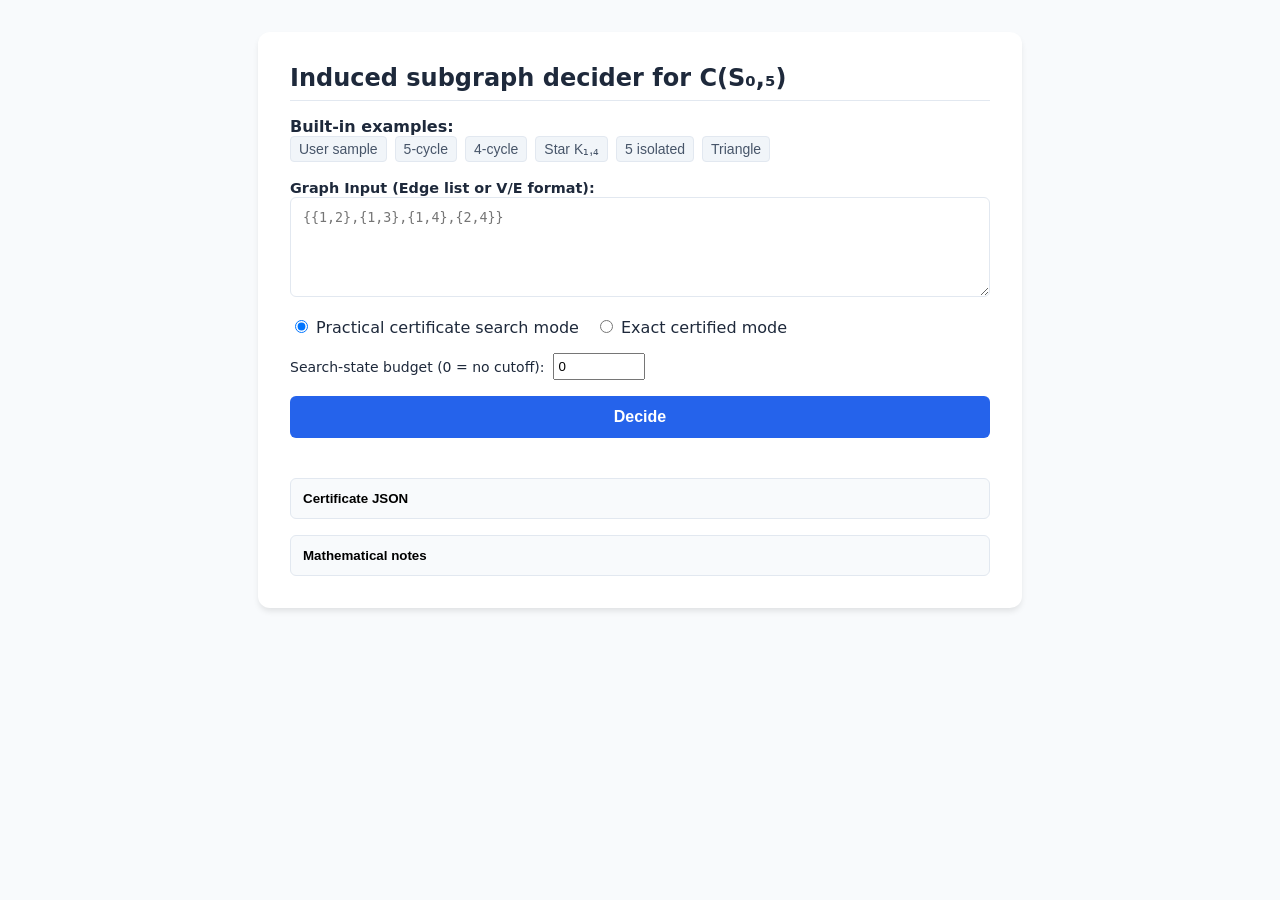
==== index.html @ bcb58db1 "add index.html as a copy of gemini-agy2.html for github pages publishing" ====
<!DOCTYPE html>
<html lang="en">
<head>
    <meta charset="UTF-8">
    <meta name="viewport" content="width=device-width, initial-scale=1.0">
    <title>Induced subgraph decider for C(S₀,₅)</title>
    <style>
        :root {
            --bg: #f8fafc;
            --surface: #ffffff;
            --text: #1e293b;
            --primary: #2563eb;
            --primary-hover: #1d4ed8;
            --border: #e2e8f0;
        }
        body { font-family: system-ui, -apple-system, sans-serif; background: var(--bg); color: var(--text); padding: 2rem 1rem; display: flex; justify-content: center; margin: 0; }
        .container { background: var(--surface); padding: 2rem; border-radius: 12px; box-shadow: 0 4px 6px -1px rgba(0,0,0,0.1); max-width: 700px; width: 100%; }
        h1 { margin-top: 0; font-size: 1.5rem; border-bottom: 1px solid var(--border); padding-bottom: 0.5rem; }
        .examples { display: flex; gap: 0.5rem; flex-wrap: wrap; margin-bottom: 1rem; }
        .examples button { background: #f1f5f9; color: #475569; border: 1px solid var(--border); padding: 0.25rem 0.5rem; border-radius: 4px; cursor: pointer; font-size: 0.875rem; }
        .examples button:hover { background: #e2e8f0; }
        textarea { width: 100%; height: 100px; padding: 0.75rem; border: 1px solid var(--border); border-radius: 6px; font-family: monospace; box-sizing: border-box; margin-bottom: 1rem; }
        .controls { display: flex; flex-direction: column; gap: 1rem; margin-bottom: 1.5rem; }
        .mode-toggle { display: flex; gap: 1rem; align-items: center; }
        .btn-main { background: var(--primary); color: white; border: none; padding: 0.75rem 1.5rem; border-radius: 6px; cursor: pointer; font-weight: 600; font-size: 1rem; width: 100%; }
        .btn-main:hover { background: var(--primary-hover); }
        
        .result-panel { margin-top: 1rem; padding: 1rem; border-radius: 6px; display: none; }
        .result-panel.YES { background: #ecfdf5; border: 1px solid #a7f3d0; color: #065f46; }
        .result-panel.NO { background: #fef2f2; border: 1px solid #fecaca; color: #991b1b; }
        .result-panel.INCONCLUSIVE { background: #fffbeb; border: 1px solid #fde68a; color: #92400e; }
        
        .collapsible { cursor: pointer; padding: 0.75rem; background: #f8fafc; border: 1px solid var(--border); text-align: left; width: 100%; font-weight: 600; border-radius: 6px; margin-top: 1rem; }
        .collapsible:hover { background: #f1f5f9; }
        .content { padding: 1rem; display: none; border: 1px solid var(--border); border-top: none; border-radius: 0 0 6px 6px; font-size: 0.9rem; }
        pre { margin: 0; white-space: pre-wrap; word-wrap: break-word; }
        .error { color: #dc2626; font-size: 0.875rem; margin-top: 0.5rem; display: none; }
    </style>
</head>
<body>
<div class="container">
    <h1>Induced subgraph decider for C(S₀,₅)</h1>
    
    <div>
        <strong>Built-in examples:</strong>
        <div class="examples">
            <button onclick="loadExample(1)">User sample</button>
            <button onclick="loadExample(2)">5-cycle</button>
            <button onclick="loadExample(3)">4-cycle</button>
            <button onclick="loadExample(4)">Star K₁,₄</button>
            <button onclick="loadExample(5)">5 isolated</button>
            <button onclick="loadExample(6)">Triangle</button>
        </div>
    </div>

    <label for="graphInput" style="font-weight: 600; font-size: 0.9rem;">Graph Input (Edge list or V/E format):</label>
    <textarea id="graphInput" placeholder="{{1,2},{1,3},{1,4},{2,4}}"></textarea>
    <div id="parseError" class="error"></div>

    <div class="controls">
        <div class="mode-toggle">
            <label><input type="radio" name="mode" value="practical" checked> Practical certificate search mode</label>
            <label><input type="radio" name="mode" value="exact"> Exact certified mode</label>
        </div>
        <div style="font-size: 0.875rem; display: flex; align-items: center; gap: 0.5rem;">
            <label for="budget">Search-state budget (0 = no cutoff):</label>
            <input type="number" id="budget" value="0" min="0" style="width: 80px; padding: 0.25rem;">
        </div>
        <button class="btn-main" onclick="runDecider()">Decide</button>
    </div>

    <div id="resultPanel" class="result-panel">
        <h3 id="resultStatus" style="margin-top: 0;"></h3>
        <p id="resultReason"></p>
    </div>

    <button class="collapsible">Certificate JSON</button>
    <div class="content">
        <pre id="certJson">No certificate generated yet.</pre>
    </div>

    <button class="collapsible">Mathematical notes</button>
    <div class="content">
        <p>The curve graph C(S₀,₅) has vertices corresponding to isotopy classes of essential nonperipheral simple closed curves, and edges for disjointness.</p>
        <p>This tool uses fast obstructions (triangle, 4-cycle, and Petersen homomorphism checks) to rigorously prove NO.</p>
        <p>It uses a bounded certificate search to find YES certificates for induced subgraphs of the Petersen graph or forests (which embed in the Farey graph).</p>
        <p>If the graph passes obstructions but fails the bounded search, it returns INCONCLUSIVE in Practical Mode. The Exact Mode using Aougab-Biringer-Gaster exhaustive bound is currently marked unavailable.</p>
    </div>
</div>

<script>
// --- UI Interactivity ---
document.querySelectorAll('.collapsible').forEach(btn => {
    btn.addEventListener('click', function() {
        this.classList.toggle('active');
        let content = this.nextElementSibling;
        content.style.display = content.style.display === "block" ? "none" : "block";
    });
});

const examples = {
    1: "{{1,2},{1,3},{1,4},{2,4}}",
    2: "{{1,2},{2,3},{3,4},{4,5},{5,1}}",
    3: "{{1,2},{2,3},{3,4},{4,1}}",
    4: "V={0,1,2,3,4}; E={{0,1},{0,2},{0,3},{0,4}}",
    5: "V={a,b,c,d,e}; E={}",
    6: "{{a,b},{b,c},{a,c}}"
};

function loadExample(id) {
    document.getElementById('graphInput').value = examples[id];
    document.getElementById('resultPanel').style.display = 'none';
    document.getElementById('parseError').style.display = 'none';
    document.getElementById('certJson').textContent = 'No certificate generated yet.';
}

// --- Graph Parsing ---
function parseGraph(text) {
    let vertices = new Set();
    let edges = [];
    let warnings = [];
    
    let vMatch = text.match(/V\s*=\s*\{([^}]*)\}/);
    if (vMatch) {
        let vList = vMatch[1].split(',').map(s => s.trim().replace(/^['"]|['"]$/g, '')).filter(s => s.length > 0);
        vList.forEach(v => vertices.add(v));
    }
    
    let edgeRegex = /[\{\[\(]\s*([^,\{\}\[\]\(\)]+?)\s*,\s*([^,\{\}\[\]\(\)]+?)\s*[\}\]\)]/g;
    let match;
    let edgeSet = new Set();
    
    while ((match = edgeRegex.exec(text)) !== null) {
        let u = match[1].trim().replace(/^['"]|['"]$/g, '');
        let v = match[2].trim().replace(/^['"]|['"]$/g, '');
        if (u === v) {
            throw new Error(`Self-loop found at ${u}. Loops are invalid.`);
        }
        let edgeKey = u < v ? `${u}-${v}` : `${v}-${u}`;
        if (edgeSet.has(edgeKey)) {
            warnings.push(`Duplicate edge ignored: {${u}, ${v}}`);
            continue;
        }
        edgeSet.add(edgeKey);
        edges.push([u, v]);
        vertices.add(u);
        vertices.add(v);
    }
    
    if (vertices.size === 0 && edges.length === 0) {
        throw new Error("No vertices or edges found. Show an input error.");
    }
    
    let adj = new Map();
    for (let v of vertices) adj.set(v, new Set());
    for (let [u, v] of edges) {
        adj.get(u).add(v);
        adj.get(v).add(u);
    }
    
    return { vertices: Array.from(vertices), adj, warnings };
}

// --- Fast Obstructions ---
function hasTriangle(vertices, adj) {
    for (let u of vertices) {
        let neighbors = Array.from(adj.get(u));
        for (let i=0; i<neighbors.length; i++) {
            for (let j=i+1; j<neighbors.length; j++) {
                if (adj.get(neighbors[i]).has(neighbors[j])) {
                    return [u, neighbors[i], neighbors[j]];
                }
            }
        }
    }
    return null;
}

function hasFourCycle(vertices, adj) {
    let n = vertices.length;
    for (let i=0; i<n; i++) {
        for (let j=i+1; j<n; j++) {
            let u = vertices[i], v = vertices[j];
            let common = [];
            for (let w of adj.get(u)) {
                if (adj.get(v).has(w)) common.push(w);
            }
            if (common.length >= 2) {
                return [u, common[0], v, common[1]];
            }
        }
    }
    return null;
}

const colors = [
    [1,2], [1,3], [1,4], [1,5], [2,3], [2,4], [2,5], [3,4], [3,5], [4,5]
];
function areDisjoint(c1, c2) {
    return c1[0] !== c2[0] && c1[0] !== c2[1] && c1[1] !== c2[0] && c1[1] !== c2[1];
}

function petersenHomomorphism(vertices, adj) {
    let sortedV = [...vertices].sort((a,b) => adj.get(b).size - adj.get(a).size);
    let assignment = new Map();
    
    function backtrack(index) {
        if (index === sortedV.length) return true;
        let u = sortedV[index];
        for (let c of colors) {
            let valid = true;
            for (let neighbor of adj.get(u)) {
                if (assignment.has(neighbor)) {
                    if (!areDisjoint(c, assignment.get(neighbor))) {
                        valid = false; break;
                    }
                }
            }
            if (valid) {
                assignment.set(u, c);
                if (backtrack(index + 1)) return true;
                assignment.delete(u);
            }
        }
        return false;
    }
    return backtrack(0);
}

// --- Exact ABG Bounded Search ---
function computeABGBound(complexity, n) {
    throw new Error("Exact ABG certified enumeration is not fully implemented. Please use practical mode.");
}

// --- Practical Certificate Search ---
function isForest(vertices, adj) {
    let visited = new Set();
    function hasCycle(u, parent) {
        visited.add(u);
        for (let v of adj.get(u)) {
            if (!visited.has(v)) {
                if (hasCycle(v, u)) return true;
            } else if (v !== parent) {
                return true;
            }
        }
        return false;
    }
    for (let u of vertices) {
        if (!visited.has(u)) {
            if (hasCycle(u, null)) return true;
        }
    }
    return true;
}

function petersenInducedSubgraph(vertices, adj) {
    let n = vertices.length;
    if (n > 10) return null;
    let assignment = new Map();
    let usedColors = new Set();
    
    function backtrack(index) {
        if (index === n) {
            let cert = {};
            for (let [k,v] of assignment.entries()) cert[k] = v;
            return cert;
        }
        let u = vertices[index];
        for (let i = 0; i < 10; i++) {
            if (usedColors.has(i)) continue;
            let c = colors[i];
            let valid = true;
            for (let j = 0; j < index; j++) {
                let v = vertices[j];
                let isEdge = adj.get(u).has(v);
                let isDisjoint = areDisjoint(c, assignment.get(v));
                if (isEdge !== isDisjoint) {
                    valid = false; break;
                }
            }
            if (valid) {
                assignment.set(u, c);
                usedColors.add(i);
                if (backtrack(index + 1)) return true;
                usedColors.delete(i);
                assignment.delete(u);
            }
        }
        return false;
    }
    return backtrack(0);
}

// --- Main Decider ---
function decide(graph, mode) {
    if (mode === 'exact') {
        computeABGBound(2, graph.vertices.length);
    }
    
    let {vertices, adj} = graph;
    
    let tri = hasTriangle(vertices, adj);
    if (tri) return { status: 'NO', reason: `Triangle obstruction at vertices {${tri.join(', ')}}`, cert: { triangle: tri } };
    
    let c4 = hasFourCycle(vertices, adj);
    if (c4) return { status: 'NO', reason: `4-cycle obstruction at vertices {${c4.join(', ')}}`, cert: { fourCycle: c4 } };
    
    if (!petersenHomomorphism(vertices, adj)) {
        return { status: 'NO', reason: 'No Petersen/KG(5,2) homomorphism found', cert: null };
    }
    
    if (isForest(vertices, adj)) {
        return { status: 'YES', reason: 'Graph is a forest, which rigorously embeds in the Farey graph (an induced subgraph of C(S₀,₅))', cert: { type: 'Farey Forest Embedding' } };
    }
    
    let pet = petersenInducedSubgraph(vertices, adj);
    if (pet) {
        return { status: 'YES', reason: 'Graph is an induced subgraph of the Petersen graph (realized by standard 2-subset curves)', cert: { type: 'Petersen Subgraph', mapping: pet } };
    }
    
    return { status: 'INCONCLUSIVE', reason: 'Passed fast obstructions, but bounded certificate search did not find a drawing. Exact certified mode is required but currently unavailable.', cert: null };
}

function runDecider() {
    const errorBox = document.getElementById('parseError');
    const panel = document.getElementById('resultPanel');
    const certBox = document.getElementById('certJson');
    errorBox.style.display = 'none';
    panel.style.display = 'none';
    certBox.textContent = 'No certificate generated yet.';
    
    const text = document.getElementById('graphInput').value;
    const mode = document.querySelector('input[name="mode"]:checked').value;
    
    let graph;
    try {
        graph = parseGraph(text);
        if (graph.warnings.length > 0) {
            console.warn(graph.warnings.join('\n'));
        }
    } catch (e) {
        errorBox.textContent = "Input error: " + e.message;
        errorBox.style.display = 'block';
        return;
    }
    
    try {
        const result = decide(graph, mode);
        renderResult(result);
    } catch (e) {
        errorBox.textContent = e.message;
        errorBox.style.display = 'block';
    }
}

function renderResult(result) {
    const panel = document.getElementById('resultPanel');
    const statusEl = document.getElementById('resultStatus');
    const reasonEl = document.getElementById('resultReason');
    const certBox = document.getElementById('certJson');
    
    panel.className = 'result-panel ' + result.status;
    statusEl.textContent = 'Result: ' + result.status;
    reasonEl.textContent = result.reason;
    panel.style.display = 'block';
    
    if (result.cert) {
        certBox.textContent = JSON.stringify(result.cert, null, 2);
    } else {
        certBox.textContent = 'No certificate available.';
    }
}
</script>
</body>
</html>
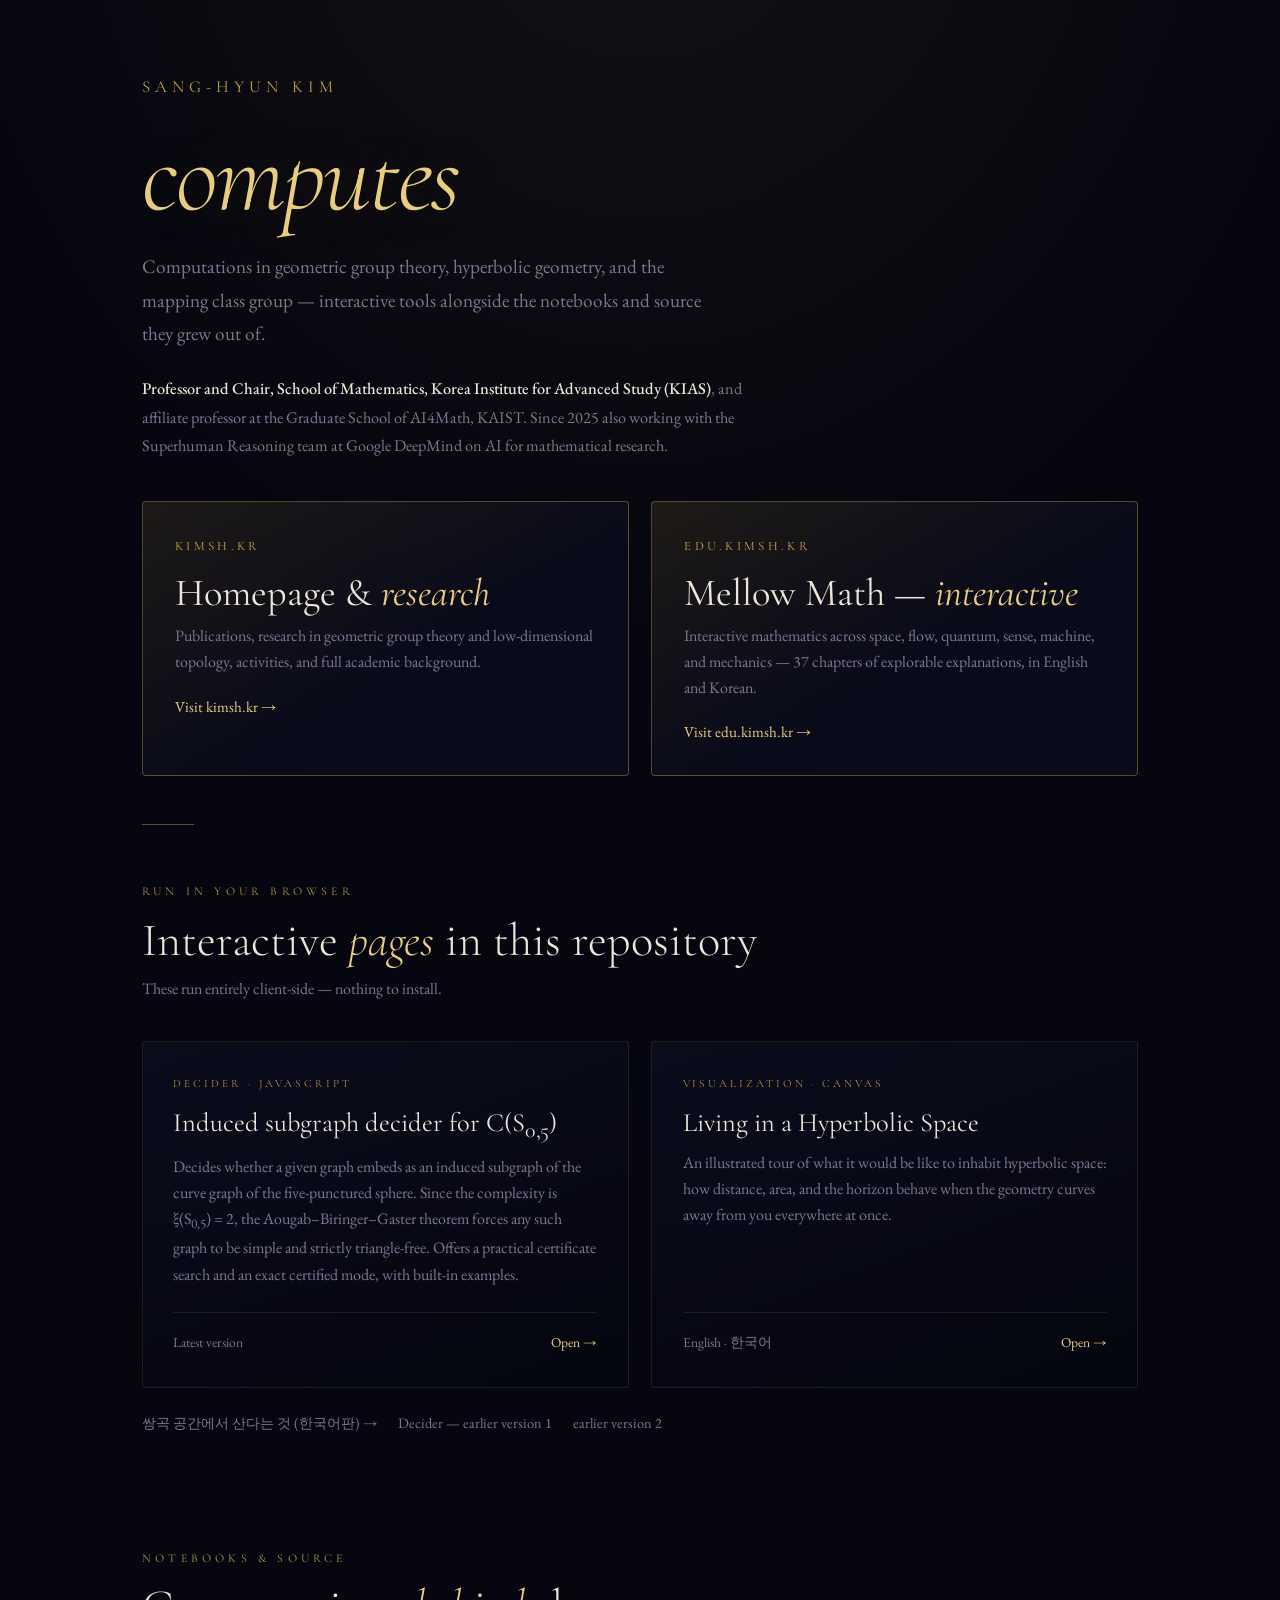
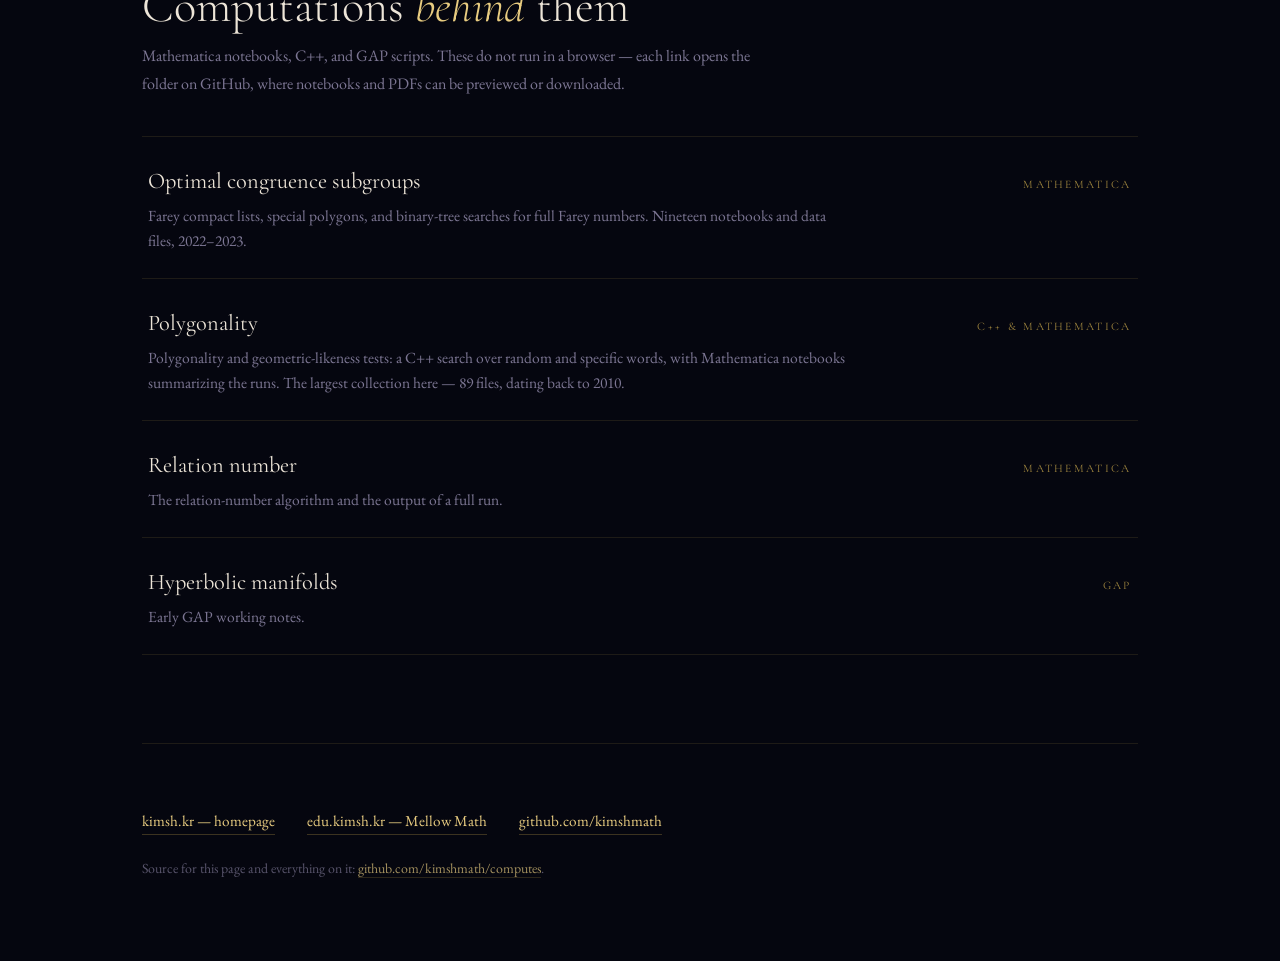
==== commit d7d9c85c: "Add root landing page linking projects and personal sites Root index.html indexes the interactive pa" ====
--- a/index.html
+++ b/index.html
@@ -1,376 +1,272 @@
 <!DOCTYPE html>
 <html lang="en">
 <head>
-    <meta charset="UTF-8">
-    <meta name="viewport" content="width=device-width, initial-scale=1.0">
-    <title>Induced subgraph decider for C(S₀,₅)</title>
-    <style>
-        :root {
-            --bg: #f8fafc;
-            --surface: #ffffff;
-            --text: #1e293b;
-            --primary: #2563eb;
-            --primary-hover: #1d4ed8;
-            --border: #e2e8f0;
-        }
-        body { font-family: system-ui, -apple-system, sans-serif; background: var(--bg); color: var(--text); padding: 2rem 1rem; display: flex; justify-content: center; margin: 0; }
-        .container { background: var(--surface); padding: 2rem; border-radius: 12px; box-shadow: 0 4px 6px -1px rgba(0,0,0,0.1); max-width: 700px; width: 100%; }
-        h1 { margin-top: 0; font-size: 1.5rem; border-bottom: 1px solid var(--border); padding-bottom: 0.5rem; }
-        .examples { display: flex; gap: 0.5rem; flex-wrap: wrap; margin-bottom: 1rem; }
-        .examples button { background: #f1f5f9; color: #475569; border: 1px solid var(--border); padding: 0.25rem 0.5rem; border-radius: 4px; cursor: pointer; font-size: 0.875rem; }
-        .examples button:hover { background: #e2e8f0; }
-        textarea { width: 100%; height: 100px; padding: 0.75rem; border: 1px solid var(--border); border-radius: 6px; font-family: monospace; box-sizing: border-box; margin-bottom: 1rem; }
-        .controls { display: flex; flex-direction: column; gap: 1rem; margin-bottom: 1.5rem; }
-        .mode-toggle { display: flex; gap: 1rem; align-items: center; }
-        .btn-main { background: var(--primary); color: white; border: none; padding: 0.75rem 1.5rem; border-radius: 6px; cursor: pointer; font-weight: 600; font-size: 1rem; width: 100%; }
-        .btn-main:hover { background: var(--primary-hover); }
-        
-        .result-panel { margin-top: 1rem; padding: 1rem; border-radius: 6px; display: none; }
-        .result-panel.YES { background: #ecfdf5; border: 1px solid #a7f3d0; color: #065f46; }
-        .result-panel.NO { background: #fef2f2; border: 1px solid #fecaca; color: #991b1b; }
-        .result-panel.INCONCLUSIVE { background: #fffbeb; border: 1px solid #fde68a; color: #92400e; }
-        
-        .collapsible { cursor: pointer; padding: 0.75rem; background: #f8fafc; border: 1px solid var(--border); text-align: left; width: 100%; font-weight: 600; border-radius: 6px; margin-top: 1rem; }
-        .collapsible:hover { background: #f1f5f9; }
-        .content { padding: 1rem; display: none; border: 1px solid var(--border); border-top: none; border-radius: 0 0 6px 6px; font-size: 0.9rem; }
-        pre { margin: 0; white-space: pre-wrap; word-wrap: break-word; }
-        .error { color: #dc2626; font-size: 0.875rem; margin-top: 0.5rem; display: none; }
-    </style>
+<meta charset="UTF-8">
+<meta name="viewport" content="width=device-width, initial-scale=1.0">
+<title>computes — Sang-hyun Kim</title>
+<meta name="description" content="Computations in geometric group theory, hyperbolic geometry, and the mapping class group, by Sang-hyun Kim (KIAS).">
+<link rel="preconnect" href="https://fonts.googleapis.com">
+<link rel="preconnect" href="https://fonts.gstatic.com" crossorigin>
+<link href="https://fonts.googleapis.com/css2?family=Cormorant+Garamond:ital,wght@0,300;0,400;0,500;1,300;1,400&family=EB+Garamond:ital,wght@0,400;0,500;1,400&display=swap" rel="stylesheet">
+<style>
+*{margin:0;padding:0;box-sizing:border-box}
+:root{
+  --bg:#05060f;--bg2:#0c0d1e;--gold:#c9a84c;--gold2:#e8cc80;
+  --cyan:#3cb8c3;--text:#ede5d8;--muted:#7c7693;
+  --border:rgba(201,168,76,0.13);
+}
+html{scroll-behavior:smooth;-webkit-text-size-adjust:100%}
+body{background:var(--bg);color:var(--text);
+  font-family:'EB Garamond',Georgia,serif;font-size:1.08rem;line-height:1.75;
+  overflow-x:hidden;
+  background-image:radial-gradient(ellipse 80% 50% at 50% -10%,rgba(201,168,76,.08),transparent 70%)}
+
+.wrap{max-width:1060px;margin:0 auto;padding:0 2rem}
+
+/* ---------- masthead ---------- */
+header{padding:4.5rem 0 0}
+.eyebrow{font-family:'Cormorant Garamond',serif;font-size:1.05rem;letter-spacing:.3em;
+  text-transform:uppercase;color:var(--gold);opacity:.95;margin-bottom:1.4rem}
+h1{font-family:'Cormorant Garamond',serif;font-size:clamp(3.2rem,10vw,6.5rem);
+  font-weight:300;line-height:1;letter-spacing:-.02em;
+  text-shadow:0 0 70px rgba(201,168,76,.22)}
+h1 em{font-style:italic;color:var(--gold2)}
+.tagline{font-size:1.2rem;color:var(--muted);max-width:36rem;margin-top:1.4rem}
+.bio{font-size:1.02rem;color:var(--muted);max-width:40rem;margin-top:1.5rem}
+.bio strong{color:var(--text);font-weight:500}
+
+/* ---------- portals: the two personal sites ---------- */
+.portals{display:grid;grid-template-columns:repeat(2,1fr);gap:1.4rem;
+  margin:2.5rem 0 1rem}
+a.portal{position:relative;overflow:hidden;display:block;
+  background:linear-gradient(150deg,rgba(201,168,76,.12),rgba(12,13,30,.75) 55%);
+  border:1px solid rgba(201,168,76,.38);border-radius:4px;
+  padding:2.1rem 2rem 1.8rem;text-decoration:none;color:inherit;
+  transition:border-color .35s ease,transform .35s ease,box-shadow .35s ease}
+a.portal::after{content:"";position:absolute;inset:0;pointer-events:none;
+  background:radial-gradient(circle at 85% 0%,rgba(201,168,76,.16),transparent 60%);
+  opacity:0;transition:opacity .35s ease}
+a.portal:hover{border-color:var(--gold);transform:translateY(-4px);
+  box-shadow:0 18px 46px -22px rgba(201,168,76,.55)}
+a.portal:hover::after{opacity:1}
+a.portal:focus-visible{outline:2px solid var(--gold);outline-offset:3px}
+.portal .domain{font-family:'Cormorant Garamond',serif;font-size:.8rem;letter-spacing:.26em;
+  text-transform:uppercase;color:var(--gold);margin-bottom:.85rem}
+.portal h2{font-family:'Cormorant Garamond',serif;font-size:clamp(1.8rem,3.4vw,2.4rem);
+  font-weight:400;line-height:1.15;margin-bottom:.5rem;color:var(--text)}
+.portal h2 em{font-style:italic;color:var(--gold2)}
+.portal p{color:var(--muted);font-size:1rem;line-height:1.6}
+.portal .go{display:inline-block;margin-top:1.2rem;color:var(--gold2);font-size:.95rem}
+a.portal:hover .go{color:var(--gold)}
+
+.rule{width:52px;height:1px;background:var(--gold);opacity:.45;margin:3rem 0 0}
+
+/* ---------- sections ---------- */
+section{padding:3.5rem 0}
+.sec-label{font-family:'Cormorant Garamond',serif;font-size:.75rem;letter-spacing:.35em;
+  text-transform:uppercase;color:var(--gold);display:block;margin-bottom:.7rem;opacity:.9}
+h3.sec{font-family:'Cormorant Garamond',serif;font-size:clamp(1.9rem,4vw,2.9rem);
+  font-weight:300;line-height:1.15;margin-bottom:.5rem}
+h3.sec em{color:var(--gold2);font-style:italic}
+.sec-note{color:var(--muted);font-size:1rem;max-width:38rem;margin-bottom:2.4rem}
+
+/* ---------- cards ---------- */
+.grid{display:grid;gap:1.4rem}
+.grid.two{grid-template-columns:repeat(2,1fr)}
+
+.card{position:relative;display:flex;flex-direction:column;
+  background:linear-gradient(160deg,rgba(12,13,30,.9),rgba(5,6,15,.6));
+  border:1px solid var(--border);border-radius:3px;
+  padding:2rem 1.9rem;text-decoration:none;color:inherit;
+  transition:border-color .35s ease,transform .35s ease,background .35s ease}
+a.card:hover{border-color:rgba(201,168,76,.42);transform:translateY(-3px);
+  background:linear-gradient(160deg,rgba(18,19,40,.95),rgba(8,9,22,.7))}
+a.card:focus-visible{outline:2px solid var(--gold);outline-offset:3px}
+.card .kind{font-family:'Cormorant Garamond',serif;font-size:.7rem;letter-spacing:.26em;
+  text-transform:uppercase;color:var(--gold);opacity:.85;margin-bottom:.9rem}
+.card h4{font-family:'Cormorant Garamond',serif;font-size:1.65rem;font-weight:400;
+  line-height:1.2;margin-bottom:.6rem}
+.card p{color:var(--muted);font-size:1rem;line-height:1.65;flex:1}
+.card .meta{margin-top:1.5rem;padding-top:1.1rem;border-top:1px solid var(--border);
+  display:flex;align-items:baseline;justify-content:space-between;gap:1rem;
+  font-size:.85rem;color:var(--muted)}
+.card .go{color:var(--gold2);white-space:nowrap}
+a.card:hover .go{color:var(--gold)}
+
+.alts{margin-top:1.4rem;display:flex;flex-wrap:wrap;gap:.5rem 1.3rem;font-size:.9rem}
+.alts a{color:var(--muted);text-decoration:none;border-bottom:1px solid transparent;
+  transition:color .25s,border-color .25s}
+.alts a:hover{color:var(--gold2);border-bottom-color:rgba(201,168,76,.4)}
+
+/* ---------- source list ---------- */
+.rows{border-top:1px solid var(--border)}
+a.row{display:grid;grid-template-columns:1fr auto;align-items:baseline;gap:1.5rem;
+  padding:1.5rem .4rem;border-bottom:1px solid var(--border);
+  text-decoration:none;color:inherit;transition:background .3s,padding .3s}
+a.row:hover{background:rgba(201,168,76,.045);padding-left:1rem}
+a.row:focus-visible{outline:2px solid var(--gold);outline-offset:-2px}
+.row h4{font-family:'Cormorant Garamond',serif;font-size:1.4rem;font-weight:400;margin-bottom:.25rem}
+.row p{color:var(--muted);font-size:.97rem;line-height:1.6;max-width:44rem}
+.row .tag{font-family:'Cormorant Garamond',serif;font-size:.72rem;letter-spacing:.2em;
+  text-transform:uppercase;color:var(--gold);opacity:.8;white-space:nowrap}
+a.row:hover .tag{opacity:1}
+
+/* ---------- footer ---------- */
+footer{padding:4rem 0 5rem;margin-top:2rem;border-top:1px solid var(--border);
+  color:var(--muted);font-size:.95rem}
+.foot-links{display:flex;flex-wrap:wrap;gap:.6rem 2rem;margin-bottom:1.3rem}
+footer a{color:var(--gold2);text-decoration:none;border-bottom:1px solid rgba(201,168,76,.28)}
+footer a:hover{color:var(--gold)}
+.foot-note{opacity:.7;font-size:.87rem}
+
+@media (max-width:760px){
+  .wrap{padding:0 1.4rem}
+  header{padding:4rem 0 0}
+  .portals,.grid.two{grid-template-columns:1fr}
+  a.row{grid-template-columns:1fr;gap:.5rem}
+  .row .tag{order:-1}
+}
+@media (prefers-reduced-motion:reduce){
+  *{transition:none!important}
+  html{scroll-behavior:auto}
+}
+</style>
 </head>
 <body>
-<div class="container">
-    <h1>Induced subgraph decider for C(S₀,₅)</h1>
-    
-    <div>
-        <strong>Built-in examples:</strong>
-        <div class="examples">
-            <button onclick="loadExample(1)">User sample</button>
-            <button onclick="loadExample(2)">5-cycle</button>
-            <button onclick="loadExample(3)">4-cycle</button>
-            <button onclick="loadExample(4)">Star K₁,₄</button>
-            <button onclick="loadExample(5)">5 isolated</button>
-            <button onclick="loadExample(6)">Triangle</button>
-        </div>
-    </div>
-
-    <label for="graphInput" style="font-weight: 600; font-size: 0.9rem;">Graph Input (Edge list or V/E format):</label>
-    <textarea id="graphInput" placeholder="{{1,2},{1,3},{1,4},{2,4}}"></textarea>
-    <div id="parseError" class="error"></div>
-
-    <div class="controls">
-        <div class="mode-toggle">
-            <label><input type="radio" name="mode" value="practical" checked> Practical certificate search mode</label>
-            <label><input type="radio" name="mode" value="exact"> Exact certified mode</label>
-        </div>
-        <div style="font-size: 0.875rem; display: flex; align-items: center; gap: 0.5rem;">
-            <label for="budget">Search-state budget (0 = no cutoff):</label>
-            <input type="number" id="budget" value="0" min="0" style="width: 80px; padding: 0.25rem;">
-        </div>
-        <button class="btn-main" onclick="runDecider()">Decide</button>
-    </div>
-
-    <div id="resultPanel" class="result-panel">
-        <h3 id="resultStatus" style="margin-top: 0;"></h3>
-        <p id="resultReason"></p>
-    </div>
-
-    <button class="collapsible">Certificate JSON</button>
-    <div class="content">
-        <pre id="certJson">No certificate generated yet.</pre>
-    </div>
-
-    <button class="collapsible">Mathematical notes</button>
-    <div class="content">
-        <p>The curve graph C(S₀,₅) has vertices corresponding to isotopy classes of essential nonperipheral simple closed curves, and edges for disjointness.</p>
-        <p>This tool uses fast obstructions (triangle, 4-cycle, and Petersen homomorphism checks) to rigorously prove NO.</p>
-        <p>It uses a bounded certificate search to find YES certificates for induced subgraphs of the Petersen graph or forests (which embed in the Farey graph).</p>
-        <p>If the graph passes obstructions but fails the bounded search, it returns INCONCLUSIVE in Practical Mode. The Exact Mode using Aougab-Biringer-Gaster exhaustive bound is currently marked unavailable.</p>
-    </div>
+
+<div class="wrap">
+
+  <header>
+    <div class="eyebrow">Sang-hyun Kim</div>
+    <h1><em>computes</em></h1>
+    <p class="tagline">Computations in geometric group theory, hyperbolic geometry,
+    and the mapping class group &mdash; interactive tools alongside the notebooks and
+    source they grew out of.</p>
+    <p class="bio"><strong>Professor and Chair, School of Mathematics, Korea Institute
+    for Advanced Study (KIAS)</strong>, and affiliate professor at the Graduate School
+    of AI4Math, KAIST. Since 2025 also working with the Superhuman Reasoning team at
+    Google DeepMind on AI for mathematical research.</p>
+
+    <!-- the two personal sites, deliberately the most prominent thing on the page -->
+    <div class="portals">
+
+      <a class="portal" href="https://kimsh.kr">
+        <div class="domain">kimsh.kr</div>
+        <h2>Homepage &amp; <em>research</em></h2>
+        <p>Publications, research in geometric group theory and low-dimensional
+        topology, activities, and full academic background.</p>
+        <span class="go">Visit kimsh.kr &rarr;</span>
+      </a>
+
+      <a class="portal" href="https://edu.kimsh.kr">
+        <div class="domain">edu.kimsh.kr</div>
+        <h2>Mellow Math &mdash; <em>interactive</em></h2>
+        <p>Interactive mathematics across space, flow, quantum, sense, machine, and
+        mechanics &mdash; 37 chapters of explorable explanations, in English and Korean.</p>
+        <span class="go">Visit edu.kimsh.kr &rarr;</span>
+      </a>
+
+    </div>
+
+    <div class="rule"></div>
+  </header>
+
+  <!-- ============ INTERACTIVE ============ -->
+  <section>
+    <span class="sec-label">Run in your browser</span>
+    <h3 class="sec">Interactive <em>pages</em> in this repository</h3>
+    <p class="sec-note">These run entirely client-side &mdash; nothing to install.</p>
+
+    <div class="grid two">
+
+      <a class="card" href="HTML-MCG-words/">
+        <div class="kind">Decider &middot; JavaScript</div>
+        <h4>Induced subgraph decider for C(S<sub>0,5</sub>)</h4>
+        <p>Decides whether a given graph embeds as an induced subgraph of the curve
+        graph of the five-punctured sphere. Since the complexity is &xi;(S<sub>0,5</sub>) = 2,
+        the Aougab&ndash;Biringer&ndash;Gaster theorem forces any such graph to be simple
+        and strictly triangle-free. Offers a practical certificate search and an exact
+        certified mode, with built-in examples.</p>
+        <div class="meta"><span>Latest version</span><span class="go">Open &rarr;</span></div>
+      </a>
+
+      <a class="card" href="HTML-hyp-geom-visual/hyperbolic.html">
+        <div class="kind">Visualization &middot; Canvas</div>
+        <h4>Living in a Hyperbolic Space</h4>
+        <p>An illustrated tour of what it would be like to inhabit hyperbolic space:
+        how distance, area, and the horizon behave when the geometry curves away from
+        you everywhere at once.</p>
+        <div class="meta"><span>English &middot; 한국어</span><span class="go">Open &rarr;</span></div>
+      </a>
+
+    </div>
+
+    <div class="alts">
+      <a href="HTML-hyp-geom-visual/hyperbolic_ko.html">쌍곡 공간에서 산다는 것 (한국어판) &rarr;</a>
+      <a href="HTML-MCG-words/mcg-word.html">Decider &mdash; earlier version 1</a>
+      <a href="HTML-MCG-words/mcg-word2.html">earlier version 2</a>
+    </div>
+  </section>
+
+  <!-- ============ SOURCE ============ -->
+  <section>
+    <span class="sec-label">Notebooks &amp; source</span>
+    <h3 class="sec">Computations <em>behind</em> them</h3>
+    <p class="sec-note">Mathematica notebooks, C++, and GAP scripts. These do not run
+    in a browser &mdash; each link opens the folder on GitHub, where notebooks and PDFs
+    can be previewed or downloaded.</p>
+
+    <div class="rows">
+
+      <a class="row" href="https://github.com/kimshmath/computes/tree/main/Mathematica-congruence-subgroup">
+        <div>
+          <h4>Optimal congruence subgroups</h4>
+          <p>Farey compact lists, special polygons, and binary-tree searches for full
+          Farey numbers. Nineteen notebooks and data files, 2022&ndash;2023.</p>
+        </div>
+        <span class="tag">Mathematica</span>
+      </a>
+
+      <a class="row" href="https://github.com/kimshmath/computes/tree/main/CPP-Mathematica-Polygonality">
+        <div>
+          <h4>Polygonality</h4>
+          <p>Polygonality and geometric-likeness tests: a C++ search over random and
+          specific words, with Mathematica notebooks summarizing the runs. The largest
+          collection here &mdash; 89 files, dating back to 2010.</p>
+        </div>
+        <span class="tag">C++ &amp; Mathematica</span>
+      </a>
+
+      <a class="row" href="https://github.com/kimshmath/computes/tree/main/Mathematica-relation-number">
+        <div>
+          <h4>Relation number</h4>
+          <p>The relation-number algorithm and the output of a full run.</p>
+        </div>
+        <span class="tag">Mathematica</span>
+      </a>
+
+      <a class="row" href="https://github.com/kimshmath/computes/tree/main/GAP-hyperbolic-manifolds">
+        <div>
+          <h4>Hyperbolic manifolds</h4>
+          <p>Early GAP working notes.</p>
+        </div>
+        <span class="tag">GAP</span>
+      </a>
+
+    </div>
+  </section>
+
+  <footer>
+    <div class="foot-links">
+      <a href="https://kimsh.kr">kimsh.kr &mdash; homepage</a>
+      <a href="https://edu.kimsh.kr">edu.kimsh.kr &mdash; Mellow Math</a>
+      <a href="https://github.com/kimshmath">github.com/kimshmath</a>
+    </div>
+    <div class="foot-note">Source for this page and everything on it:
+    <a href="https://github.com/kimshmath/computes">github.com/kimshmath/computes</a>.</div>
+  </footer>
+
 </div>
 
-<script>
-// --- UI Interactivity ---
-document.querySelectorAll('.collapsible').forEach(btn => {
-    btn.addEventListener('click', function() {
-        this.classList.toggle('active');
-        let content = this.nextElementSibling;
-        content.style.display = content.style.display === "block" ? "none" : "block";
-    });
-});
-
-const examples = {
-    1: "{{1,2},{1,3},{1,4},{2,4}}",
-    2: "{{1,2},{2,3},{3,4},{4,5},{5,1}}",
-    3: "{{1,2},{2,3},{3,4},{4,1}}",
-    4: "V={0,1,2,3,4}; E={{0,1},{0,2},{0,3},{0,4}}",
-    5: "V={a,b,c,d,e}; E={}",
-    6: "{{a,b},{b,c},{a,c}}"
-};
-
-function loadExample(id) {
-    document.getElementById('graphInput').value = examples[id];
-    document.getElementById('resultPanel').style.display = 'none';
-    document.getElementById('parseError').style.display = 'none';
-    document.getElementById('certJson').textContent = 'No certificate generated yet.';
-}
-
-// --- Graph Parsing ---
-function parseGraph(text) {
-    let vertices = new Set();
-    let edges = [];
-    let warnings = [];
-    
-    let vMatch = text.match(/V\s*=\s*\{([^}]*)\}/);
-    if (vMatch) {
-        let vList = vMatch[1].split(',').map(s => s.trim().replace(/^['"]|['"]$/g, '')).filter(s => s.length > 0);
-        vList.forEach(v => vertices.add(v));
-    }
-    
-    let edgeRegex = /[\{\[\(]\s*([^,\{\}\[\]\(\)]+?)\s*,\s*([^,\{\}\[\]\(\)]+?)\s*[\}\]\)]/g;
-    let match;
-    let edgeSet = new Set();
-    
-    while ((match = edgeRegex.exec(text)) !== null) {
-        let u = match[1].trim().replace(/^['"]|['"]$/g, '');
-        let v = match[2].trim().replace(/^['"]|['"]$/g, '');
-        if (u === v) {
-            throw new Error(`Self-loop found at ${u}. Loops are invalid.`);
-        }
-        let edgeKey = u < v ? `${u}-${v}` : `${v}-${u}`;
-        if (edgeSet.has(edgeKey)) {
-            warnings.push(`Duplicate edge ignored: {${u}, ${v}}`);
-            continue;
-        }
-        edgeSet.add(edgeKey);
-        edges.push([u, v]);
-        vertices.add(u);
-        vertices.add(v);
-    }
-    
-    if (vertices.size === 0 && edges.length === 0) {
-        throw new Error("No vertices or edges found. Show an input error.");
-    }
-    
-    let adj = new Map();
-    for (let v of vertices) adj.set(v, new Set());
-    for (let [u, v] of edges) {
-        adj.get(u).add(v);
-        adj.get(v).add(u);
-    }
-    
-    return { vertices: Array.from(vertices), adj, warnings };
-}
-
-// --- Fast Obstructions ---
-function hasTriangle(vertices, adj) {
-    for (let u of vertices) {
-        let neighbors = Array.from(adj.get(u));
-        for (let i=0; i<neighbors.length; i++) {
-            for (let j=i+1; j<neighbors.length; j++) {
-                if (adj.get(neighbors[i]).has(neighbors[j])) {
-                    return [u, neighbors[i], neighbors[j]];
-                }
-            }
-        }
-    }
-    return null;
-}
-
-function hasFourCycle(vertices, adj) {
-    let n = vertices.length;
-    for (let i=0; i<n; i++) {
-        for (let j=i+1; j<n; j++) {
-            let u = vertices[i], v = vertices[j];
-            let common = [];
-            for (let w of adj.get(u)) {
-                if (adj.get(v).has(w)) common.push(w);
-            }
-            if (common.length >= 2) {
-                return [u, common[0], v, common[1]];
-            }
-        }
-    }
-    return null;
-}
-
-const colors = [
-    [1,2], [1,3], [1,4], [1,5], [2,3], [2,4], [2,5], [3,4], [3,5], [4,5]
-];
-function areDisjoint(c1, c2) {
-    return c1[0] !== c2[0] && c1[0] !== c2[1] && c1[1] !== c2[0] && c1[1] !== c2[1];
-}
-
-function petersenHomomorphism(vertices, adj) {
-    let sortedV = [...vertices].sort((a,b) => adj.get(b).size - adj.get(a).size);
-    let assignment = new Map();
-    
-    function backtrack(index) {
-        if (index === sortedV.length) return true;
-        let u = sortedV[index];
-        for (let c of colors) {
-            let valid = true;
-            for (let neighbor of adj.get(u)) {
-                if (assignment.has(neighbor)) {
-                    if (!areDisjoint(c, assignment.get(neighbor))) {
-                        valid = false; break;
-                    }
-                }
-            }
-            if (valid) {
-                assignment.set(u, c);
-                if (backtrack(index + 1)) return true;
-                assignment.delete(u);
-            }
-        }
-        return false;
-    }
-    return backtrack(0);
-}
-
-// --- Exact ABG Bounded Search ---
-function computeABGBound(complexity, n) {
-    throw new Error("Exact ABG certified enumeration is not fully implemented. Please use practical mode.");
-}
-
-// --- Practical Certificate Search ---
-function isForest(vertices, adj) {
-    let visited = new Set();
-    function hasCycle(u, parent) {
-        visited.add(u);
-        for (let v of adj.get(u)) {
-            if (!visited.has(v)) {
-                if (hasCycle(v, u)) return true;
-            } else if (v !== parent) {
-                return true;
-            }
-        }
-        return false;
-    }
-    for (let u of vertices) {
-        if (!visited.has(u)) {
-            if (hasCycle(u, null)) return true;
-        }
-    }
-    return true;
-}
-
-function petersenInducedSubgraph(vertices, adj) {
-    let n = vertices.length;
-    if (n > 10) return null;
-    let assignment = new Map();
-    let usedColors = new Set();
-    
-    function backtrack(index) {
-        if (index === n) {
-            let cert = {};
-            for (let [k,v] of assignment.entries()) cert[k] = v;
-            return cert;
-        }
-        let u = vertices[index];
-        for (let i = 0; i < 10; i++) {
-            if (usedColors.has(i)) continue;
-            let c = colors[i];
-            let valid = true;
-            for (let j = 0; j < index; j++) {
-                let v = vertices[j];
-                let isEdge = adj.get(u).has(v);
-                let isDisjoint = areDisjoint(c, assignment.get(v));
-                if (isEdge !== isDisjoint) {
-                    valid = false; break;
-                }
-            }
-            if (valid) {
-                assignment.set(u, c);
-                usedColors.add(i);
-                if (backtrack(index + 1)) return true;
-                usedColors.delete(i);
-                assignment.delete(u);
-            }
-        }
-        return false;
-    }
-    return backtrack(0);
-}
-
-// --- Main Decider ---
-function decide(graph, mode) {
-    if (mode === 'exact') {
-        computeABGBound(2, graph.vertices.length);
-    }
-    
-    let {vertices, adj} = graph;
-    
-    let tri = hasTriangle(vertices, adj);
-    if (tri) return { status: 'NO', reason: `Triangle obstruction at vertices {${tri.join(', ')}}`, cert: { triangle: tri } };
-    
-    let c4 = hasFourCycle(vertices, adj);
-    if (c4) return { status: 'NO', reason: `4-cycle obstruction at vertices {${c4.join(', ')}}`, cert: { fourCycle: c4 } };
-    
-    if (!petersenHomomorphism(vertices, adj)) {
-        return { status: 'NO', reason: 'No Petersen/KG(5,2) homomorphism found', cert: null };
-    }
-    
-    if (isForest(vertices, adj)) {
-        return { status: 'YES', reason: 'Graph is a forest, which rigorously embeds in the Farey graph (an induced subgraph of C(S₀,₅))', cert: { type: 'Farey Forest Embedding' } };
-    }
-    
-    let pet = petersenInducedSubgraph(vertices, adj);
-    if (pet) {
-        return { status: 'YES', reason: 'Graph is an induced subgraph of the Petersen graph (realized by standard 2-subset curves)', cert: { type: 'Petersen Subgraph', mapping: pet } };
-    }
-    
-    return { status: 'INCONCLUSIVE', reason: 'Passed fast obstructions, but bounded certificate search did not find a drawing. Exact certified mode is required but currently unavailable.', cert: null };
-}
-
-function runDecider() {
-    const errorBox = document.getElementById('parseError');
-    const panel = document.getElementById('resultPanel');
-    const certBox = document.getElementById('certJson');
-    errorBox.style.display = 'none';
-    panel.style.display = 'none';
-    certBox.textContent = 'No certificate generated yet.';
-    
-    const text = document.getElementById('graphInput').value;
-    const mode = document.querySelector('input[name="mode"]:checked').value;
-    
-    let graph;
-    try {
-        graph = parseGraph(text);
-        if (graph.warnings.length > 0) {
-            console.warn(graph.warnings.join('\n'));
-        }
-    } catch (e) {
-        errorBox.textContent = "Input error: " + e.message;
-        errorBox.style.display = 'block';
-        return;
-    }
-    
-    try {
-        const result = decide(graph, mode);
-        renderResult(result);
-    } catch (e) {
-        errorBox.textContent = e.message;
-        errorBox.style.display = 'block';
-    }
-}
-
-function renderResult(result) {
-    const panel = document.getElementById('resultPanel');
-    const statusEl = document.getElementById('resultStatus');
-    const reasonEl = document.getElementById('resultReason');
-    const certBox = document.getElementById('certJson');
-    
-    panel.className = 'result-panel ' + result.status;
-    statusEl.textContent = 'Result: ' + result.status;
-    reasonEl.textContent = result.reason;
-    panel.style.display = 'block';
-    
-    if (result.cert) {
-        certBox.textContent = JSON.stringify(result.cert, null, 2);
-    } else {
-        certBox.textContent = 'No certificate available.';
-    }
-}
-</script>
 </body>
 </html>
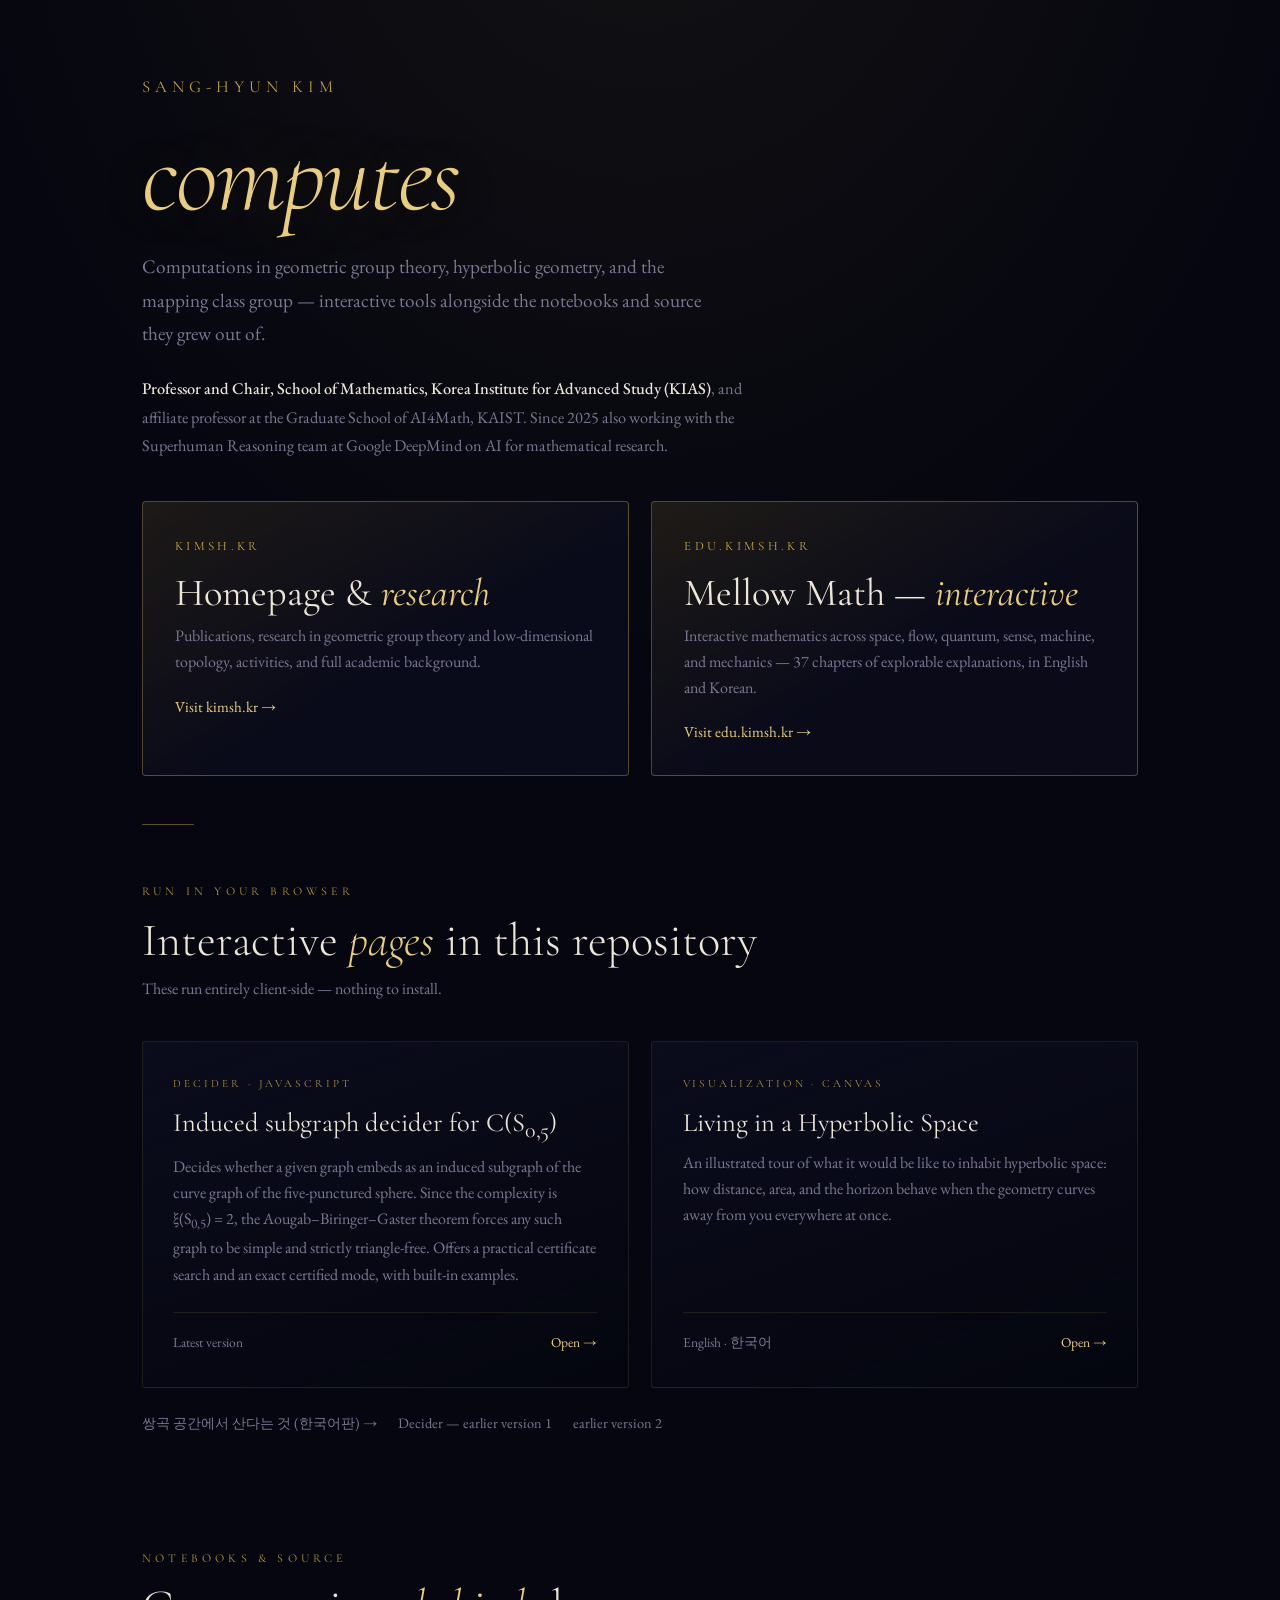
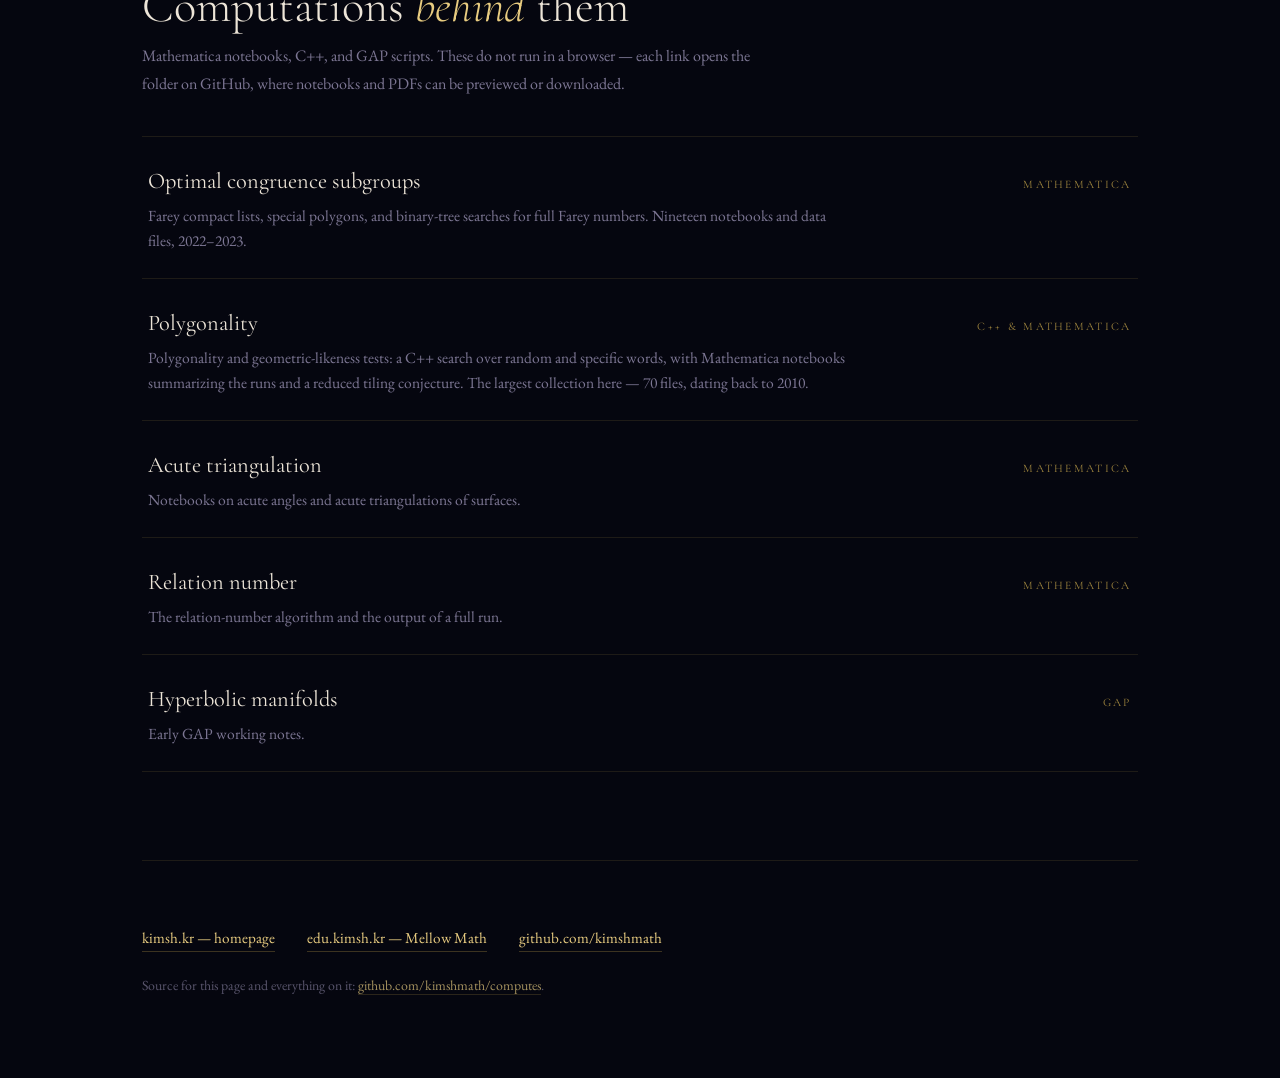
==== commit e1609aaa: "Rename acute-triangulation folder to hyphen convention and index it Rename "Mathematica-acute triang" ====
--- a/index.html
+++ b/index.html
@@ -231,10 +231,19 @@
         <div>
           <h4>Polygonality</h4>
           <p>Polygonality and geometric-likeness tests: a C++ search over random and
-          specific words, with Mathematica notebooks summarizing the runs. The largest
-          collection here &mdash; 89 files, dating back to 2010.</p>
+          specific words, with Mathematica notebooks summarizing the runs and a
+          reduced tiling conjecture. The largest collection here &mdash; 70 files,
+          dating back to 2010.</p>
         </div>
         <span class="tag">C++ &amp; Mathematica</span>
+      </a>
+
+      <a class="row" href="https://github.com/kimshmath/computes/tree/main/Mathematica-acute-triangulation">
+        <div>
+          <h4>Acute triangulation</h4>
+          <p>Notebooks on acute angles and acute triangulations of surfaces.</p>
+        </div>
+        <span class="tag">Mathematica</span>
       </a>
 
       <a class="row" href="https://github.com/kimshmath/computes/tree/main/Mathematica-relation-number">
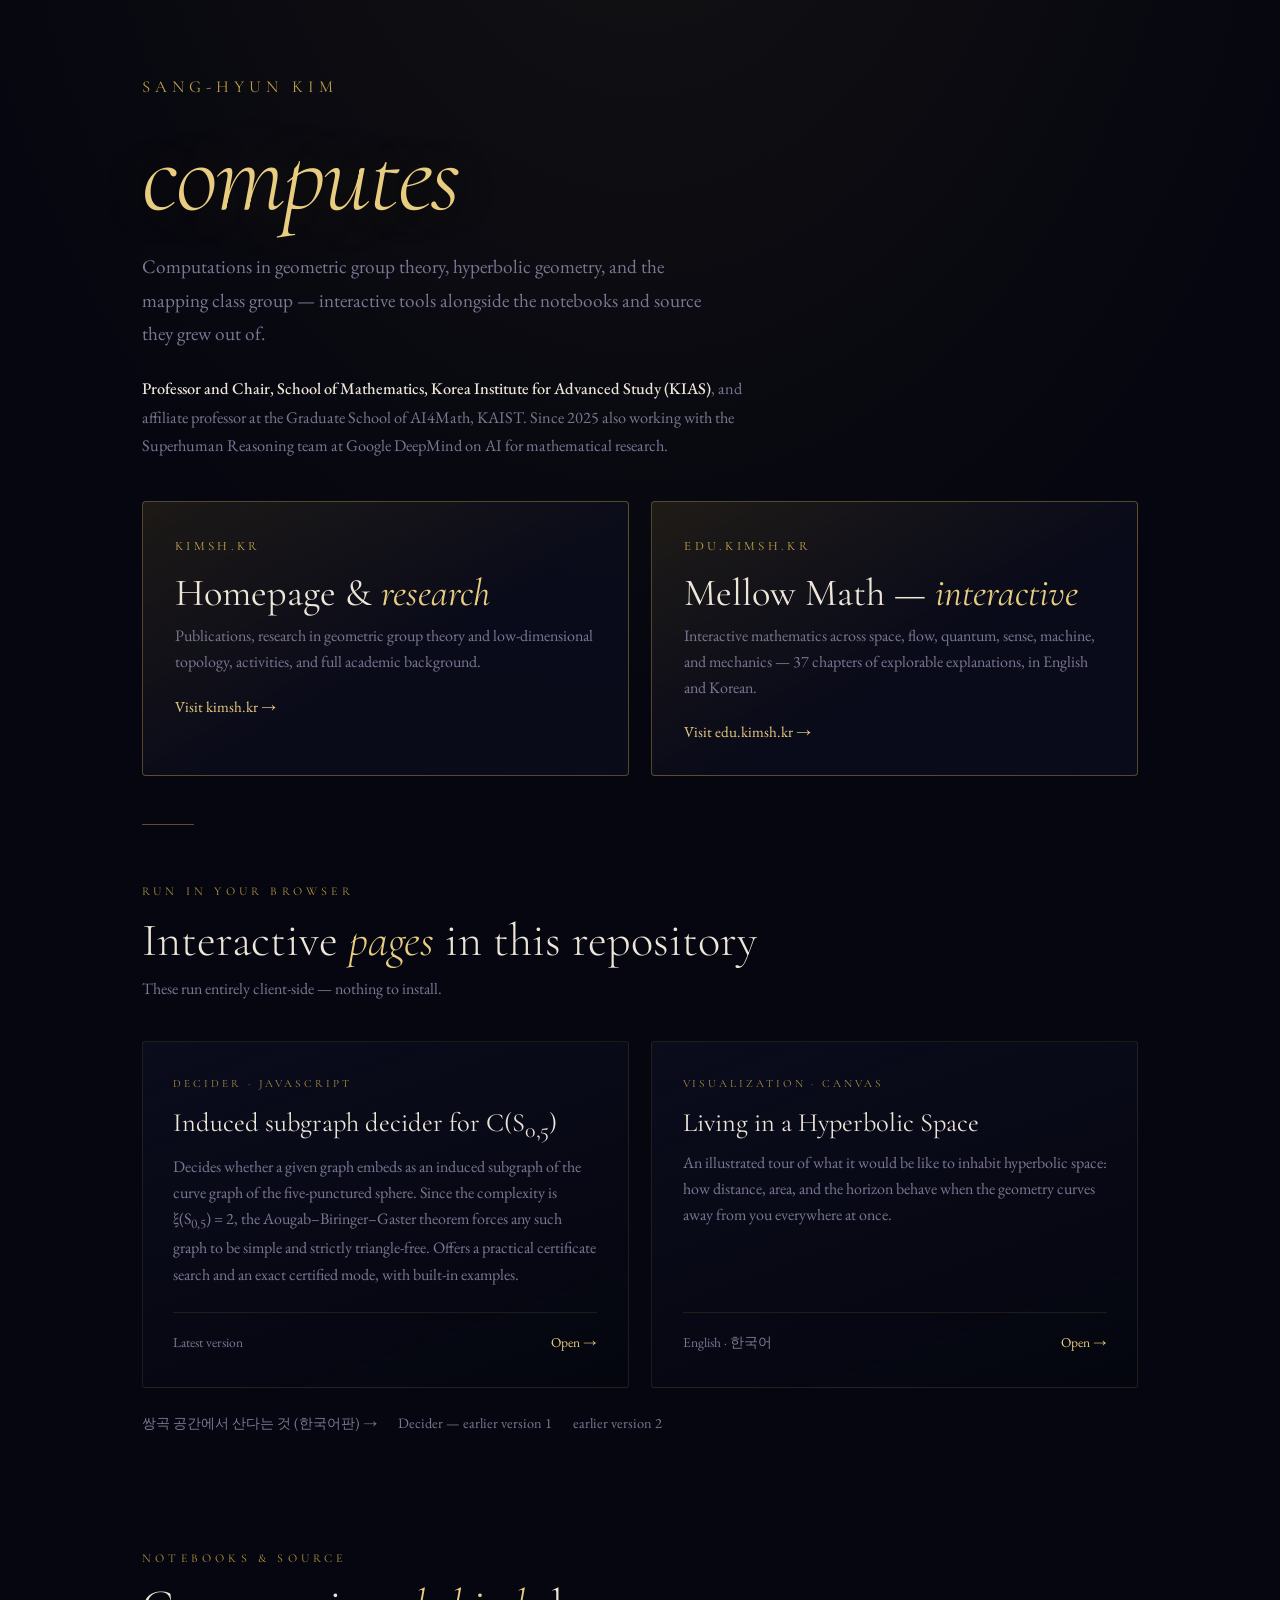
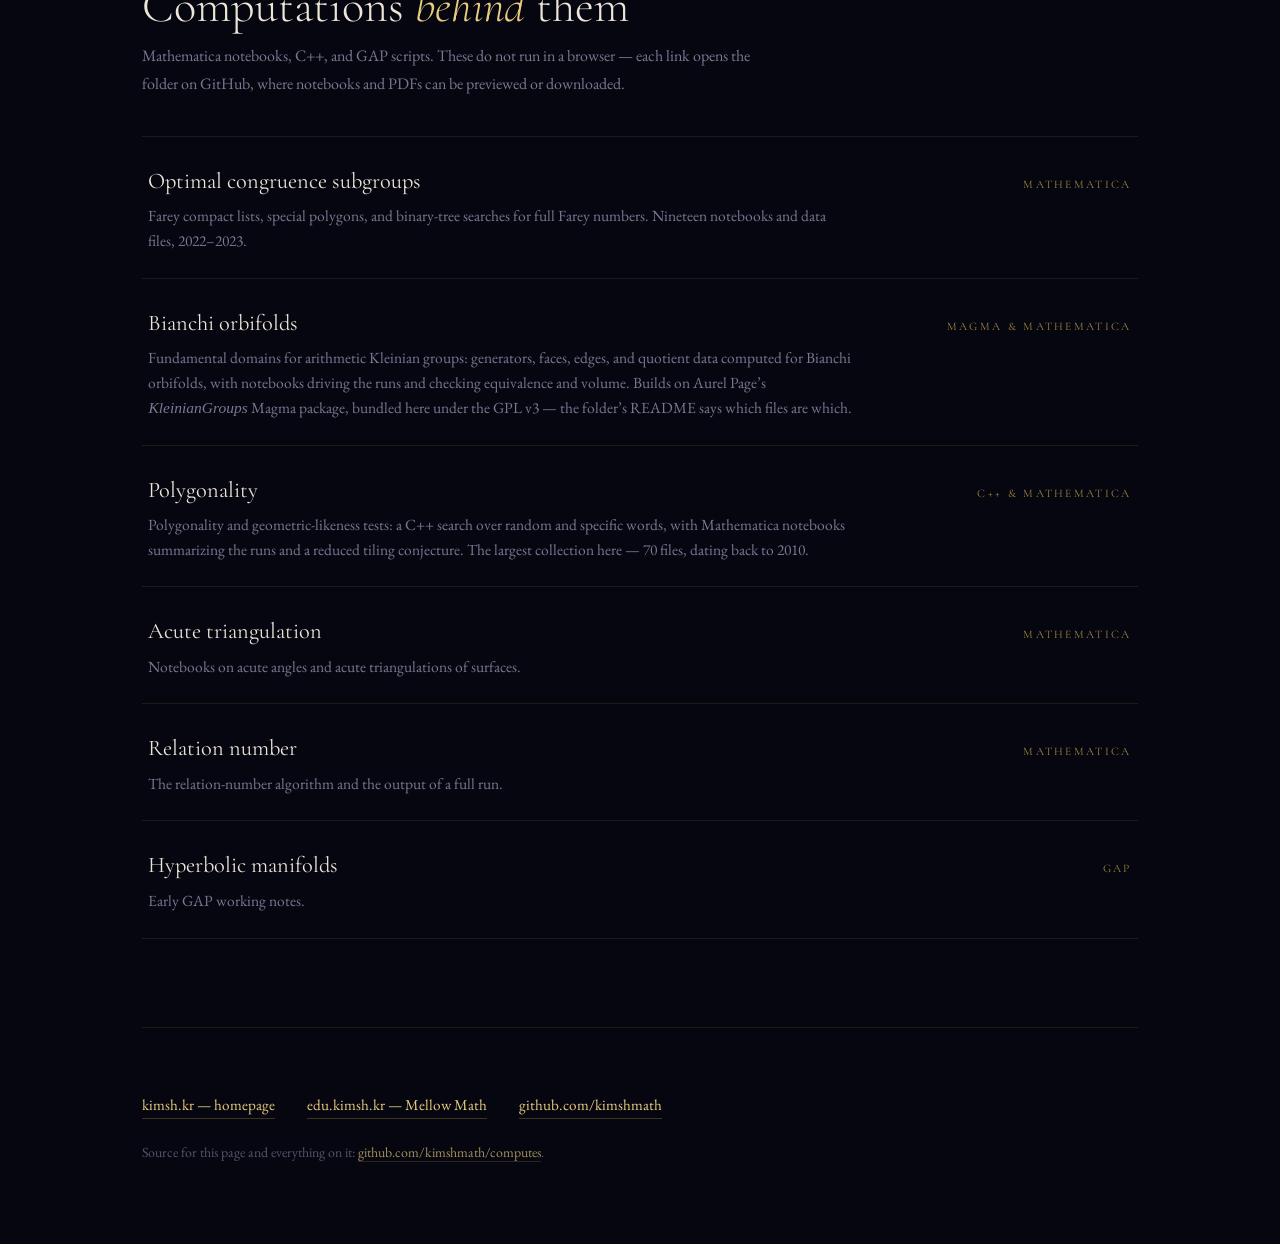
==== commit bf74caec: "Add 2021 Bianchi run and document what is mine vs KleinianGroups Add ECTGS.nb, IsomSphere.nb, and ma" ====
--- a/index.html
+++ b/index.html
@@ -227,6 +227,18 @@
         <span class="tag">Mathematica</span>
       </a>
 
+      <a class="row" href="https://github.com/kimshmath/computes/tree/main/Magma-Mathematica-Bianchi-Orbifolds">
+        <div>
+          <h4>Bianchi orbifolds</h4>
+          <p>Fundamental domains for arithmetic Kleinian groups: generators, faces,
+          edges, and quotient data computed for Bianchi orbifolds, with notebooks
+          driving the runs and checking equivalence and volume. Builds on Aurel
+          Page&rsquo;s <em>KleinianGroups</em> Magma package, bundled here under the
+          GPL&nbsp;v3 &mdash; the folder&rsquo;s README says which files are which.</p>
+        </div>
+        <span class="tag">Magma &amp; Mathematica</span>
+      </a>
+
       <a class="row" href="https://github.com/kimshmath/computes/tree/main/CPP-Mathematica-Polygonality">
         <div>
           <h4>Polygonality</h4>
